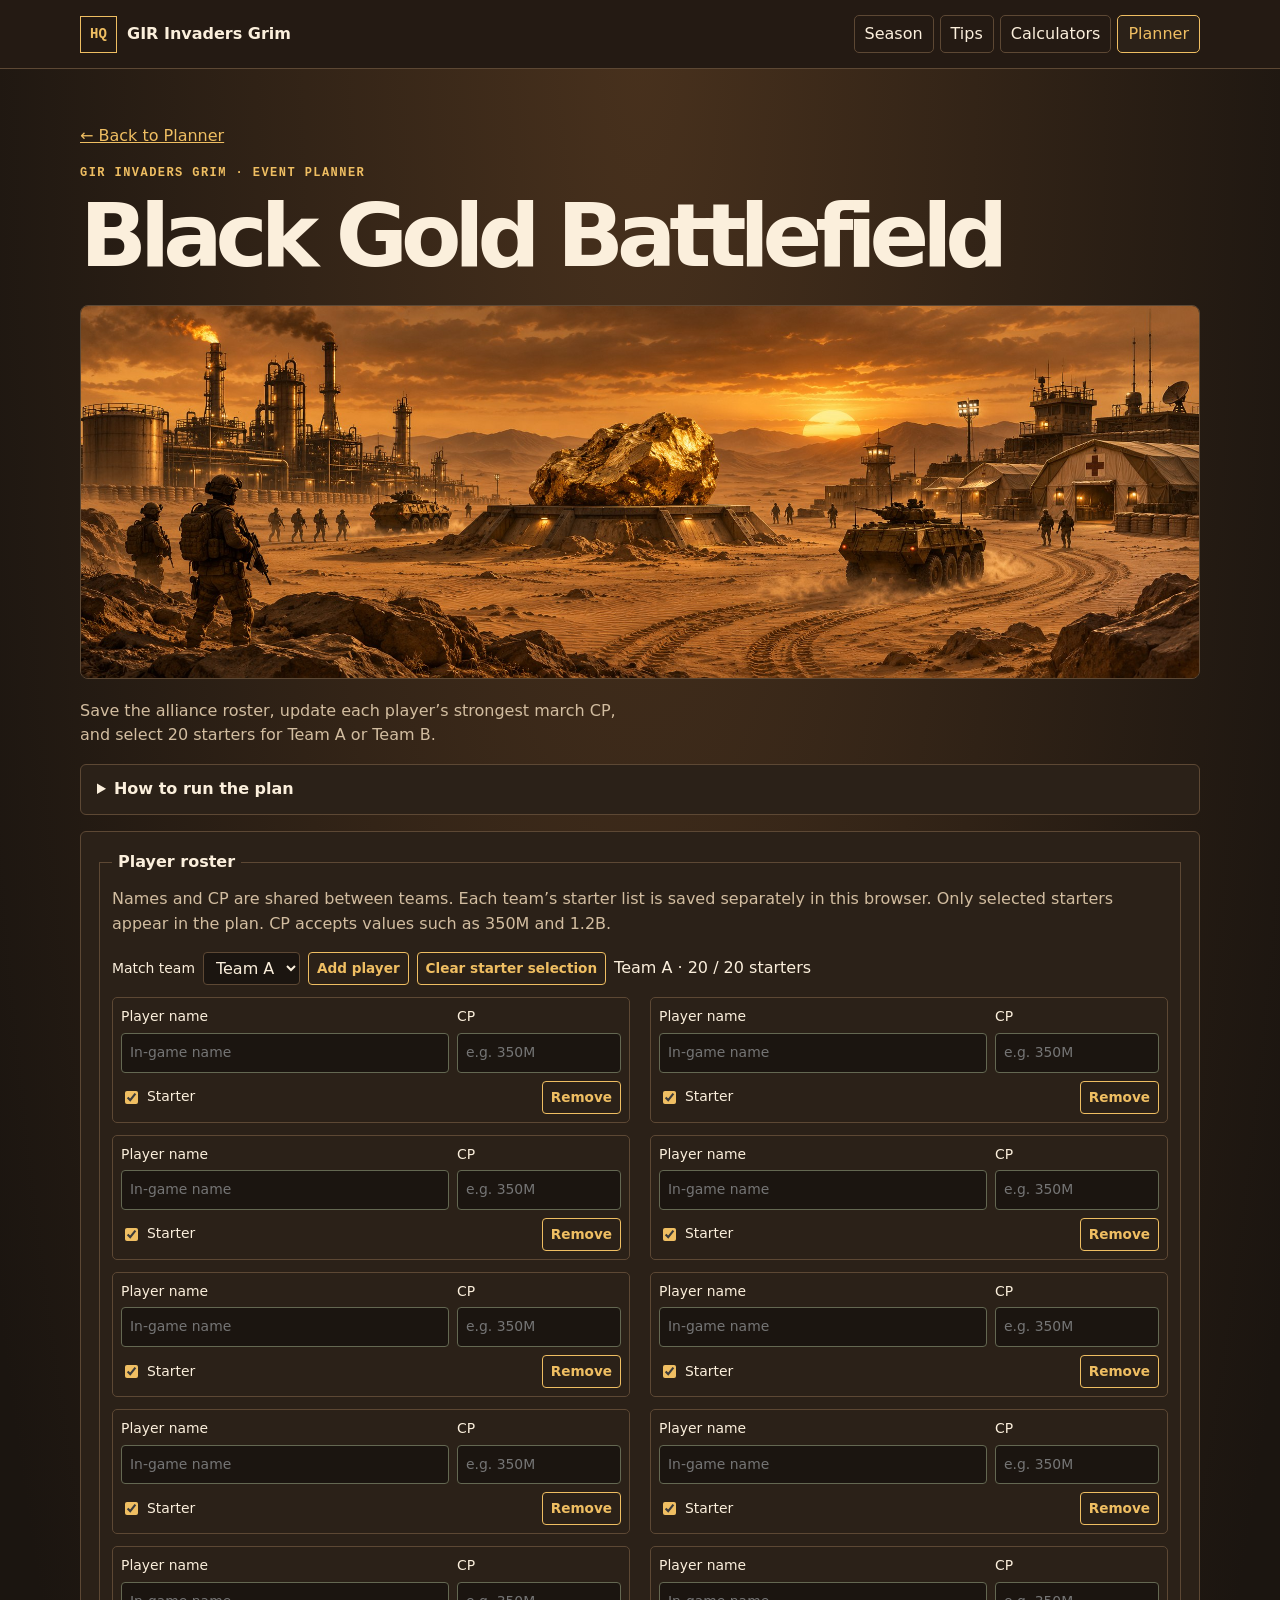
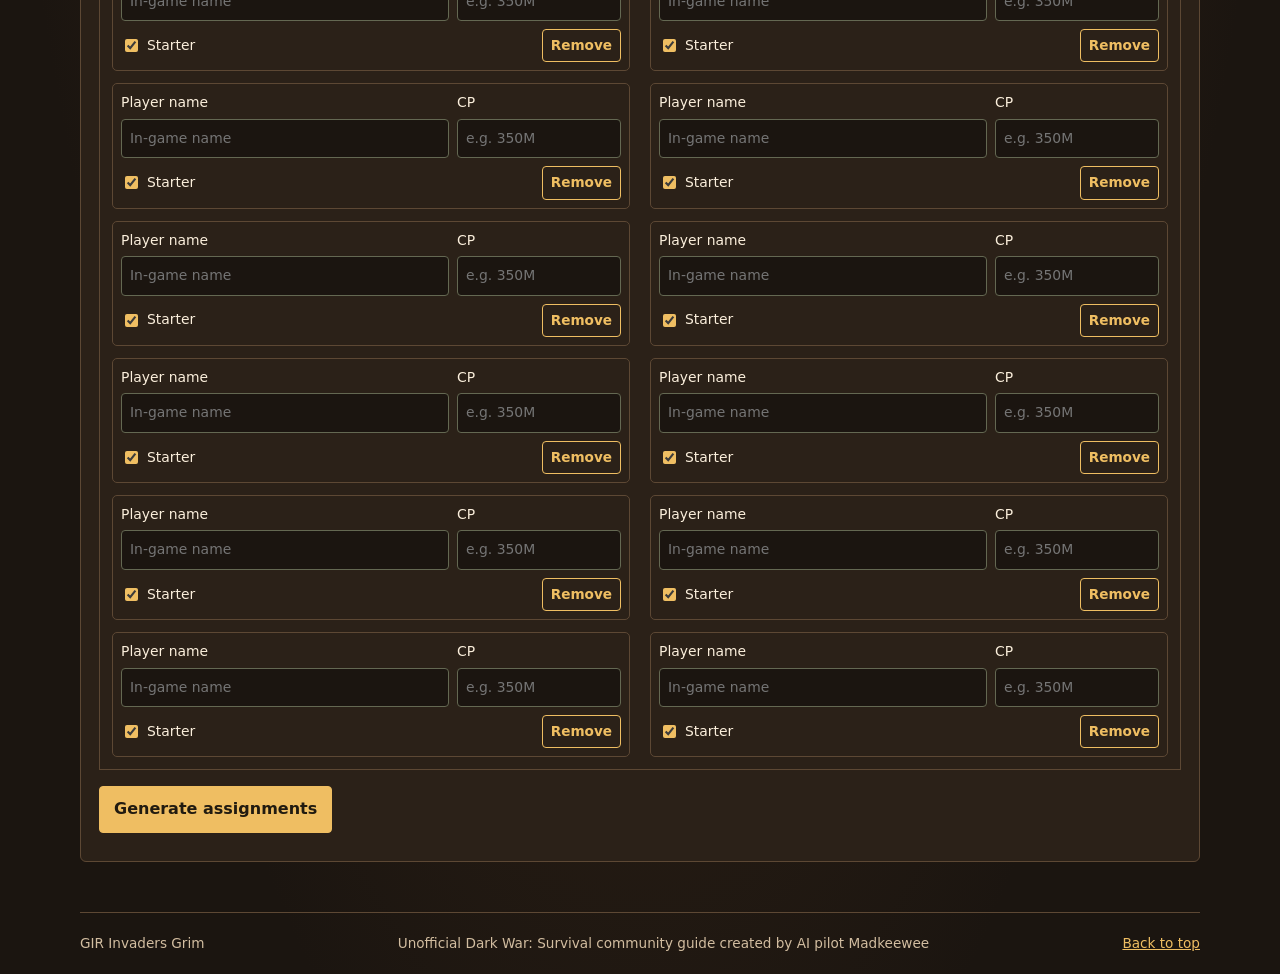
==== bgb.html @ df43aab7 "Publish GIR Invaders Grim dashboard" ====
<!doctype html>
<html lang="en">
<head>
  <meta charset="utf-8">
  <meta name="viewport" content="width=device-width, initial-scale=1">
  <meta name="description" content="Assign the GIR roster for Dark War: Survival Black Gold Battlefield.">
  <title>Black Gold Battlefield | GIR Invaders Grim</title>
  <link rel="stylesheet" href="./style.css?v=wide-siege">
  <link rel="stylesheet" href="./bgb.css?v=saved-roster">
  <script src="./planner.js?v=saved-roster" defer></script>
</head>
<body class="bgb-page">
  <a class="skip" href="#main">Skip to content</a>
  <header class="top"><div class="wrap bar">
    <a class="brand" href="./index.html"><span class="mark" aria-hidden="true">HQ</span><span data-brand>GIR Invaders Grim</span></a>
    <nav aria-label="Main"><a href="./season.html">Season</a><a href="./tips.html">Tips</a><a href="./calculators.html">Calculators</a><a href="./planner.html" aria-current="location">Planner</a></nav>
  </div></header>
  <main id="main" class="wrap">
    <section class="section">
      <noscript>Enable JavaScript to use the planner.</noscript>
      <div id="bgb" class="bgb">
        <p><a href="./planner.html">← Back to Planner</a></p>
        <p class="eyebrow">GIR Invaders Grim · Event planner</p>
        <h1 class="page-title">Black Gold Battlefield</h1>
        <figure class="page-art bgb-banner"><img src="./black-gold-art.jpg" alt="A rounded gold alloy nugget on a desert battlefield near refinery, military and hospital facilities."></figure>
        <p class="section-intro">Save the alliance roster, update each player’s strongest march CP, and select 20 starters for Team A or Team B.</p>
        <details class="bgb-guide">
          <summary>How to run the plan</summary>
          <p>This map assumes a lower-left start. R1–R6 cover the six Oil Refineries. The Hospital and Military pairs stage near their objectives and wait for them to open.</p>
          <p>Floaters reinforce as called, then stage near the Rare Earth Factory before each alloy spawn. Floater 1 is the primary carrier, Floater 2 is backup, and Floaters 3 and 4 protect the active carrier back to HQ.</p>
          <p>CP is the generator’s only input for strength. The caller can adjust for march speed, survivability and attendance before sharing. <a href="https://rdrzteam.com/black-gold-battlefield/">RDRZ strategy guide</a> · <a href="https://z-war.icu/posts/black-gold-battlefield-team-planner/">Z-War team guide</a> · <a href="https://www.packsify.com/blogs/dark-war-survival-black-gold-battlefield">Packsify guide</a></p>
        </details>
        <form id="roster" novalidate>
          <fieldset>
            <legend>Player roster</legend>
            <p>Names and CP are shared between teams. Each team’s starter list is saved separately in this browser. Only selected starters appear in the plan. CP accepts values such as 350M and 1.2B.</p>
            <div class="roster-actions">
              <label for="bgb-team">Match team</label>
              <select id="bgb-team"><option value="A">Team A</option><option value="B">Team B</option></select>
              <button type="button" id="add-player">Add player</button>
              <button type="button" id="clear-starters">Clear starter selection</button>
              <span id="starter-count" aria-live="polite"></span>
            </div>
            <p id="roster-storage-status" role="status"></p>
            <div id="players" class="roster-grid"></div>
          </fieldset>
          <button type="submit">Generate assignments</button>
          <p id="planner-status" role="status"></p>
        </form>
        <section id="plan" hidden aria-labelledby="plan-title">
          <h2 id="plan-title">Assignments</h2>
          <figure class="bgb-map">
<svg class="battlefield" viewBox="0 0 560 535" role="img" aria-labelledby="bgb-field-title">
      <title id="bgb-field-title">Six numbered oil refineries, lower-side hospital and military standby markers, and floater staging beside the central Rare Earth Factory.</title>
      <image href="./bgb-battlefield.jpg" width="560" height="535" preserveAspectRatio="none"/>
      <g fill="#211a13" font-family="system-ui,sans-serif" font-size="16" font-weight="800">
        <g transform="translate(196 153)"><title>Oil Refinery 1</title><rect x="-18" y="-13" width="36" height="26" rx="5" fill="#ffb473" stroke="#221b15" stroke-width="2"/><text text-anchor="middle" y="6">R1</text></g>
        <g transform="translate(451 153)"><title>Oil Refinery 2</title><rect x="-18" y="-13" width="36" height="26" rx="5" fill="#f79b72" stroke="#221b15" stroke-width="2"/><text text-anchor="middle" y="6">R2</text></g>
        <g transform="translate(111 290)"><title>Oil Refinery 3</title><rect x="-18" y="-13" width="36" height="26" rx="5" fill="#e9cd70" stroke="#221b15" stroke-width="2"/><text text-anchor="middle" y="6">R3</text></g>
        <g transform="translate(455 290)"><title>Oil Refinery 4</title><rect x="-18" y="-13" width="36" height="26" rx="5" fill="#c9da78" stroke="#221b15" stroke-width="2"/><text text-anchor="middle" y="6">R4</text></g>
        <g transform="translate(196 412)"><title>Oil Refinery 5</title><rect x="-18" y="-13" width="36" height="26" rx="5" fill="#e3ace8" stroke="#221b15" stroke-width="2"/><text text-anchor="middle" y="6">R5</text></g>
        <g transform="translate(451 412)"><title>Oil Refinery 6</title><rect x="-18" y="-13" width="36" height="26" rx="5" fill="#f39cb4" stroke="#221b15" stroke-width="2"/><text text-anchor="middle" y="6">R6</text></g>
        <g transform="translate(321 492)"><title>Hospital standby</title><rect x="-18" y="-13" width="36" height="26" rx="5" fill="#a8df9c" stroke="#221b15" stroke-width="2"/><text text-anchor="middle" y="6">H</text></g>
        <g transform="translate(475 517)"><title>Military standby</title><rect x="-18" y="-13" width="36" height="26" rx="5" fill="#ff9991" stroke="#221b15" stroke-width="2"/><text text-anchor="middle" y="6">M</text></g>
        <g transform="translate(345 274)"><title>Floaters 1–4</title><rect x="-18" y="-13" width="36" height="26" rx="5" fill="#a3d6ff" stroke="#221b15" stroke-width="2"/><text text-anchor="middle" y="6">F</text></g>
      </g>
      <g fill="#f8f3e5" stroke="#33271b" stroke-width="3" paint-order="stroke" font-family="system-ui,sans-serif" font-size="15" font-weight="750">
        <text x="209" y="337">Rare Earth Factory</text>
        <text x="23" y="70">Military</text><text x="245" y="109">Hospital</text>
        <text x="18" y="493">GIR HQ</text><text x="427" y="78">Opposing HQ</text>
      </g>
    </svg>
<figcaption>Lower-left start. Match each marker to its roster below. Pins show approximate staging areas.</figcaption>
</figure>
          <div id="squads" class="tips"></div>
          <label class="share-plan">Alliance chat message
            <textarea id="plan-text" readonly rows="9"></textarea>
          </label>
          <button type="button" id="copy-plan">Copy plan</button>
          <p id="copy-status" role="status"></p>
        </section>
      </div>
    </section>
  </main>
  <footer class="wrap footer"><span data-brand>GIR Invaders Grim</span><span>Unofficial Dark War: Survival community guide created by AI pilot Madkeewee</span><a href="#main">Back to top</a></footer>
</body>
</html>
---- style.css ----
:root{color-scheme:dark;--bg:#171811;--panel:#22241a;--line:#3f4231;--text:#f3f1e4;--muted:#c0c1af;--accent:#e4c578}
*{box-sizing:border-box}
html{scroll-padding-top:90px}
body{margin:0;background:var(--bg);color:var(--text);font:16px/1.55 "Inter",system-ui,sans-serif}
@media(min-width:1050px) and (min-aspect-ratio:6/5){
  body{--frame-width:clamp(760px,66vw,1800px);isolation:isolate}
  body .wrap{width:var(--frame-width)}
}
a{color:var(--accent)}
a:focus-visible,button:focus-visible,input:focus-visible,textarea:focus-visible,summary:focus-visible{outline:2px solid var(--accent);outline-offset:4px}
.wrap{width:min(1120px,calc(100% - 40px));margin:auto}
.skip{position:absolute;left:12px;top:-80px;z-index:3;background:var(--bg);padding:12px}.skip:focus{top:12px}
.top{border-bottom:1px solid var(--line);position:sticky;top:0;z-index:2;background:#171811}
.bar,.brand,nav,.actions,.footer{display:flex;align-items:center;gap:18px}
.bar{min-height:68px;justify-content:space-between}
.bar a{text-decoration:none;color:var(--text)}
nav a:hover{color:var(--accent)}
nav a[aria-current=page]{color:var(--accent);text-decoration:underline;text-underline-offset:6px}
.bar nav{gap:6px}
.bar nav a{padding:6px 10px;border:1px solid var(--line);border-radius:5px;white-space:nowrap}
.bar nav a:hover,.bar nav a[aria-current]{color:var(--accent);border-color:var(--accent);background:var(--panel);text-decoration:none}
.brand{font-weight:800;gap:10px}
.mark{display:grid;place-items:center;width:37px;height:37px;border:1px solid var(--accent);color:var(--accent);font:700 14px/1 "IBM Plex Mono",monospace}
.hero{display:grid;grid-template-columns:1fr 1fr;gap:44px;align-items:center;padding:64px 0 40px}
.eyebrow,.timeline article>span,.caption,.map>span{font:700 .75rem/1.35 "IBM Plex Mono",monospace;letter-spacing:.12em;text-transform:uppercase;color:var(--accent)}
h1,h2,h3,p{margin-top:0}
h1{font-size:clamp(4.3rem,9vw,8rem);line-height:.82;letter-spacing:-.08em;margin-bottom:26px}
h1 em{color:var(--accent);font-style:normal}
h2{font-size:clamp(2rem,5vw,3.6rem);letter-spacing:-.055em;line-height:1.04;margin-bottom:22px}
h3{line-height:1.2;margin-bottom:10px}
.intro,.section-intro{max-width:55ch;color:var(--muted)}
.actions{flex-wrap:wrap;gap:10px}
.button,button{display:inline-block;border:1px solid var(--accent);padding:10px 14px;border-radius:4px;background:var(--accent);color:#211b10;text-decoration:none;font:inherit;font-weight:750;cursor:pointer}
.secondary{background:transparent;color:var(--accent)}
.button:hover,button:hover{filter:brightness(1.12)}
.hero-art,.page-art{margin:0;overflow:hidden;border:1px solid var(--line);border-radius:8px;background:var(--panel)}
.hero-art img,.page-art img{display:block;width:100%;height:100%;object-fit:cover}
.hero-art{aspect-ratio:4/3}
.page-art{height:clamp(170px,27vw,310px);margin:0 0 20px}
.page-title{font-size:clamp(2.8rem,7vw,5.5rem);line-height:.98}
.briefing-grid{display:grid;grid-template-columns:minmax(0,1.65fr) minmax(260px,1fr);align-items:center;gap:14px;margin-top:14px}
.briefing-grid .briefing{margin-top:0}
.map{min-height:340px;position:relative;overflow:hidden;border:1px solid #555940;border-radius:8px;background:radial-gradient(ellipse at center,#4d4f30,transparent 62%),repeating-linear-gradient(0deg,transparent 0 25px,#a9ad7027 26px 27px),repeating-linear-gradient(90deg,transparent 0 25px,#a9ad7027 26px 27px),#25291c}
.map .ring,.map>span{position:absolute}
.ring,.core{top:50%;left:50%;transform:translate(-50%,-50%)}
.ring{width:50%;aspect-ratio:1;border:1px dashed #c9c38188;border-radius:50%}
.ring.inner{width:34%;border-style:solid}
.map .core{text-align:center;background:var(--accent);color:#211b10;padding:13px;border-radius:50%;aspect-ratio:1;display:grid;place-content:center}
.north,.south{left:50%;transform:translateX(-50%)}.north{top:10%}.south{bottom:10%}
.west,.east{top:48%}.west{left:7%}.east{right:7%}
.map .caption{bottom:10px;right:12px;color:var(--muted);font-size:.65rem}
.notice{display:flex;gap:14px;align-items:baseline;border:1px solid #6d6038;background:#2c281a;padding:13px 16px;border-radius:5px;color:var(--muted)}
.notice strong{color:var(--accent);flex-shrink:0}
.section{padding:55px 0 0}
.timeline,.tips,.tools,.directory{display:grid;gap:12px}
.timeline{grid-template-columns:repeat(4,1fr)}
.tips,.directory{grid-template-columns:repeat(3,1fr)}
.tools{grid-template-columns:repeat(2,1fr)}
article,.briefing,form,.directory a{padding:18px;background:var(--panel);border:1px solid var(--line);border-radius:6px}
article p,details p,form p,.directory small{color:var(--muted)}
article p,details p:last-child{margin-bottom:0}
.timeline article h3{margin-top:12px}
.briefing{margin-top:14px;padding:4px 18px}
details{padding:12px 0}
details+details{border-top:1px solid var(--line)}
summary{cursor:pointer;font-weight:750}
details p{max-width:80ch;margin-top:9px}
.source,.footer{font-size:.85rem;color:var(--muted)}
.source{margin-top:10px}
form{min-width:0}
.fields{display:grid;grid-template-columns:1fr 1fr;gap:10px;margin-bottom:12px}
label{display:grid;gap:5px;font-size:.87rem;align-content:start}
label.wide{grid-column:1/-1}
input,textarea{width:100%;min-width:0;padding:8px;border:1px solid #646852;border-radius:4px;background:var(--bg);color:var(--text);font:inherit}
textarea{resize:vertical}
output{display:block;min-height:1.5em;margin-top:12px;white-space:pre-line;color:var(--accent);overflow-wrap:anywhere}
.external{margin-top:28px}
.directory a{display:grid;gap:3px;text-decoration:none;font-weight:700}
.directory a:hover{border-color:var(--accent)}
.directory small{font-weight:400}
.footer{justify-content:space-between;flex-wrap:wrap;border-top:1px solid var(--line);margin-top:50px;padding:20px 0}
nav{flex-wrap:wrap}
.bgb{margin-top:30px}
.bgb-guide{margin-bottom:16px}
.bgb fieldset{min-width:0;border:1px solid var(--line);margin:0 0 16px;padding:12px}
.bgb legend{padding:0 6px;font-weight:750}
.roster-grid{display:grid;grid-template-columns:repeat(2,minmax(0,1fr));gap:12px 20px}
.roster-row{display:grid;grid-template-columns:2fr minmax(76px,1fr);gap:8px}
.bgb [role=status]{margin:10px 0 0;color:var(--accent)}
.bgb #plan{margin-top:30px}
.bgb #squads ul{padding-left:20px;overflow-wrap:anywhere}
.bgb-map{max-width:650px;margin:0 auto 18px}
.bgb-map svg{display:block;width:100%;height:auto;border:1px solid var(--line);border-radius:8px}
.bgb-map figcaption{margin-top:7px;color:var(--muted)}
.bgb #squads article{border-top:3px solid var(--assignment-color)}
.bgb-marker{display:inline-block;margin-right:7px;padding:3px 6px;border-radius:4px;background:var(--assignment-color);color:#211a13;font-size:.8rem}
.bgb-carrier{color:var(--accent)}
.share-plan{margin:16px 0 10px}
.home-welcome{padding:32px 0 10px}
.language-picker{display:flex;flex-wrap:wrap;align-items:center;gap:9px;margin:0 0 34px}
.language-picker label{display:flex;align-items:center;gap:7px;font-weight:750;color:var(--accent)}
.language-picker select{min-height:42px;padding:7px 12px;border:1px solid var(--accent);border-radius:5px;background:var(--panel);color:var(--text);font:inherit}
.home-links{display:grid;grid-template-columns:repeat(4,minmax(0,1fr));gap:12px;margin-top:25px}
.home-links a{display:grid;gap:5px;align-content:start;background:var(--panel);border:1px solid var(--line);border-radius:6px;padding:16px;text-decoration:none;overflow-wrap:anywhere}
.home-links a:hover{border-color:var(--accent)}
.home-links span{color:var(--muted);font-size:.9rem}
.notice + .timeline{margin-top:16px}
.alliance-banner{position:relative;isolation:isolate;display:grid;align-items:end;min-height:clamp(315px,44vw,540px);overflow:hidden;border-radius:10px;border:1px solid #79618a;background:#2d2342}
.alliance-banner img{position:absolute;inset:0;width:100%;height:100%;object-fit:cover;object-position:center 45%;z-index:-2}
.alliance-banner::before{content:"";position:absolute;inset:0;background:linear-gradient(0deg,#120c1ce8 5%,#19102158 65%,transparent);z-index:-1}
.alliance-banner-copy{padding:clamp(18px,5vw,55px);color:#fff9eb;max-width:850px}
.alliance-banner-copy .page-title{margin-bottom:14px}
.alliance-motto{margin:0;font-size:clamp(1.04rem,2.2vw,1.55rem);font-weight:650}
@media(min-width:1050px){
  .alliance-banner{min-height:0;aspect-ratio:12/5;align-items:center}
  .alliance-banner::before{background:linear-gradient(90deg,#120c1c9e,transparent 72%)}
  .alliance-banner-copy{max-width:76%}
  .alliance-banner-copy .page-title{font-size:clamp(2.9rem,4.2vw,6rem)}
  [dir=rtl] .alliance-banner::before{background:linear-gradient(270deg,#120c1ce0,transparent 78%)}
}
@media(max-width:600px){.alliance-banner img{object-position:68% center}}
.alliance-details{display:grid;gap:14px;margin-top:28px}
.alliance-panel{border:1px solid var(--line);background:var(--panel);border-radius:8px;padding:clamp(15px,3vw,24px)}
.alliance-panel h2{font-size:clamp(1.6rem,4vw,2.4rem)}
.alliance-panel dl{display:grid;grid-template-columns:repeat(auto-fit,minmax(190px,1fr));gap:14px;margin:0}
.alliance-panel dt,.alliance-leader span:not(.alliance-portrait){color:var(--accent);font-weight:700}
.alliance-panel dd{margin:4px 0 0;overflow-wrap:anywhere}
.diplomacy h2{text-align:center;margin-bottom:18px}
.diplomacy dl{max-width:960px;margin-inline:auto;grid-template-columns:minmax(0,1fr) minmax(0,2fr);gap:12px}
.diplomacy dl>div{padding:14px;border:1px solid var(--line);border-top:2px solid #9c824e;border-radius:6px;background:var(--bg);text-align:center}
.diplomacy dd{margin-top:8px;color:var(--muted)}
.diplomacy-tags{display:flex;flex-wrap:wrap;align-items:center;justify-content:center;gap:6px}
.diplomacy-tags bdi{border-radius:4px;background:#3b3222;color:var(--accent);padding:1px 6px;font-weight:700}
@media(max-width:620px){.diplomacy dl{grid-template-columns:1fr}}
.alliance-leader{display:grid;justify-items:center;gap:12px;margin:6px 0 28px;text-align:center}
.alliance-leader strong{display:block;font-size:1.35rem}
.alliance-portrait{display:inline-block;width:72px;height:72px;border-radius:8px;background:#493a51 linear-gradient(145deg,#4a3c61,#20182e)}
.alliance-leader .alliance-portrait{width:136px;height:136px}
.alliance-panel #leadership-title,.alliance-panel h3[data-copy="r4"]{text-align:center}
.council{margin:0;padding:0;display:flex;flex-wrap:wrap;justify-content:center;gap:18px 12px;list-style:none}
.council li{flex:0 0 calc((100% - 60px)/6);display:flex;flex-direction:column;gap:7px;align-items:center;overflow-wrap:anywhere;min-width:0;text-align:center}
.season-index{display:flex;gap:8px 14px;flex-wrap:wrap;margin:20px 0 0;padding:12px 0;border-block:1px solid var(--line)}
.season-index a{text-underline-offset:3px}
.season-chapter{margin:0;padding:36px 0 24px;border-bottom:1px solid var(--line)}
.season-chapter h2{max-width:28ch}
.season-columns{display:grid;grid-template-columns:repeat(2,minmax(0,1fr));gap:clamp(16px,4vw,42px);align-items:start}
.season-columns h3:not(:first-child){margin-top:18px}
.season-chapter li{margin-bottom:8px}
.guide-art{margin:0 0 22px}
.guide-art img{display:block;width:100%;height:clamp(180px,29vw,340px);object-fit:cover;border-radius:8px;border:1px solid var(--line)}
.guide-art figcaption{color:var(--muted);font-size:.85rem;margin-top:5px}
@media(max-width:700px){.season-columns{grid-template-columns:1fr}.council li{flex-basis:calc((100% - 36px)/4)}}
@media(max-width:440px){.council li{flex-basis:calc((100% - 24px)/3)}}
@media(max-width:760px){.home-links{grid-template-columns:repeat(2,minmax(0,1fr))}}
@media(max-width:420px){.home-links{grid-template-columns:1fr}}
@media(max-width:620px){.roster-grid{grid-template-columns:1fr}}
@media(max-width:800px){.hero{gap:20px}.map{min-height:280px}.timeline,.tips,.directory{grid-template-columns:repeat(2,1fr)}}
@media(max-width:560px){.wrap{width:calc(100% - 28px)}.bar{flex-wrap:wrap;gap:5px;padding:8px 0}.hero,.tools,.timeline,.tips,.directory{grid-template-columns:1fr}.hero{padding-top:35px}.map{min-height:245px}.ring{max-width:190px}.ring.inner{max-width:130px}.notice{display:block}.notice strong{display:block}.section{padding-top:36px}}
@media(max-width:700px){.briefing-grid{grid-template-columns:1fr}.hero-art{aspect-ratio:3/2}}
---- bgb.css ----
.bgb-page{--bg:#1b1510;--panel:#2b2118;--line:#5d4834;--text:#fbefdc;--muted:#d2bda0;--accent:#efbe62;background:radial-gradient(ellipse at top,#48311d 0,transparent 45rem),var(--bg)}
.bgb-page .top{background:#241a13}
.bgb-page .wrap{width:min(1120px,calc(100% - 32px))}
.bgb-page #bgb{margin-top:0}
.bgb-page .bgb-banner{height:auto;aspect-ratio:3/1}
.bgb-page .bgb-guide{padding:12px 16px;border:1px solid var(--line);border-radius:6px;background:var(--panel)}
.roster-actions{display:flex;flex-wrap:wrap;align-items:center;gap:8px;margin-bottom:12px}
.roster-actions select{padding:5px 8px;border:1px solid var(--line);border-radius:4px;background:var(--bg);color:var(--text);font:inherit}
.roster-actions button,.roster-controls button{background:transparent;color:var(--accent);font-size:.85rem;padding:5px 8px}
.roster-row{border:1px solid var(--line);border-radius:5px;padding:8px}
.roster-controls{grid-column:1/-1;display:flex;align-items:center;justify-content:space-between;gap:8px}
.roster-controls label{display:flex;align-items:center;gap:6px}
.roster-controls input{width:auto;accent-color:var(--accent)}
.bgb #roster-storage-status:empty{display:none}
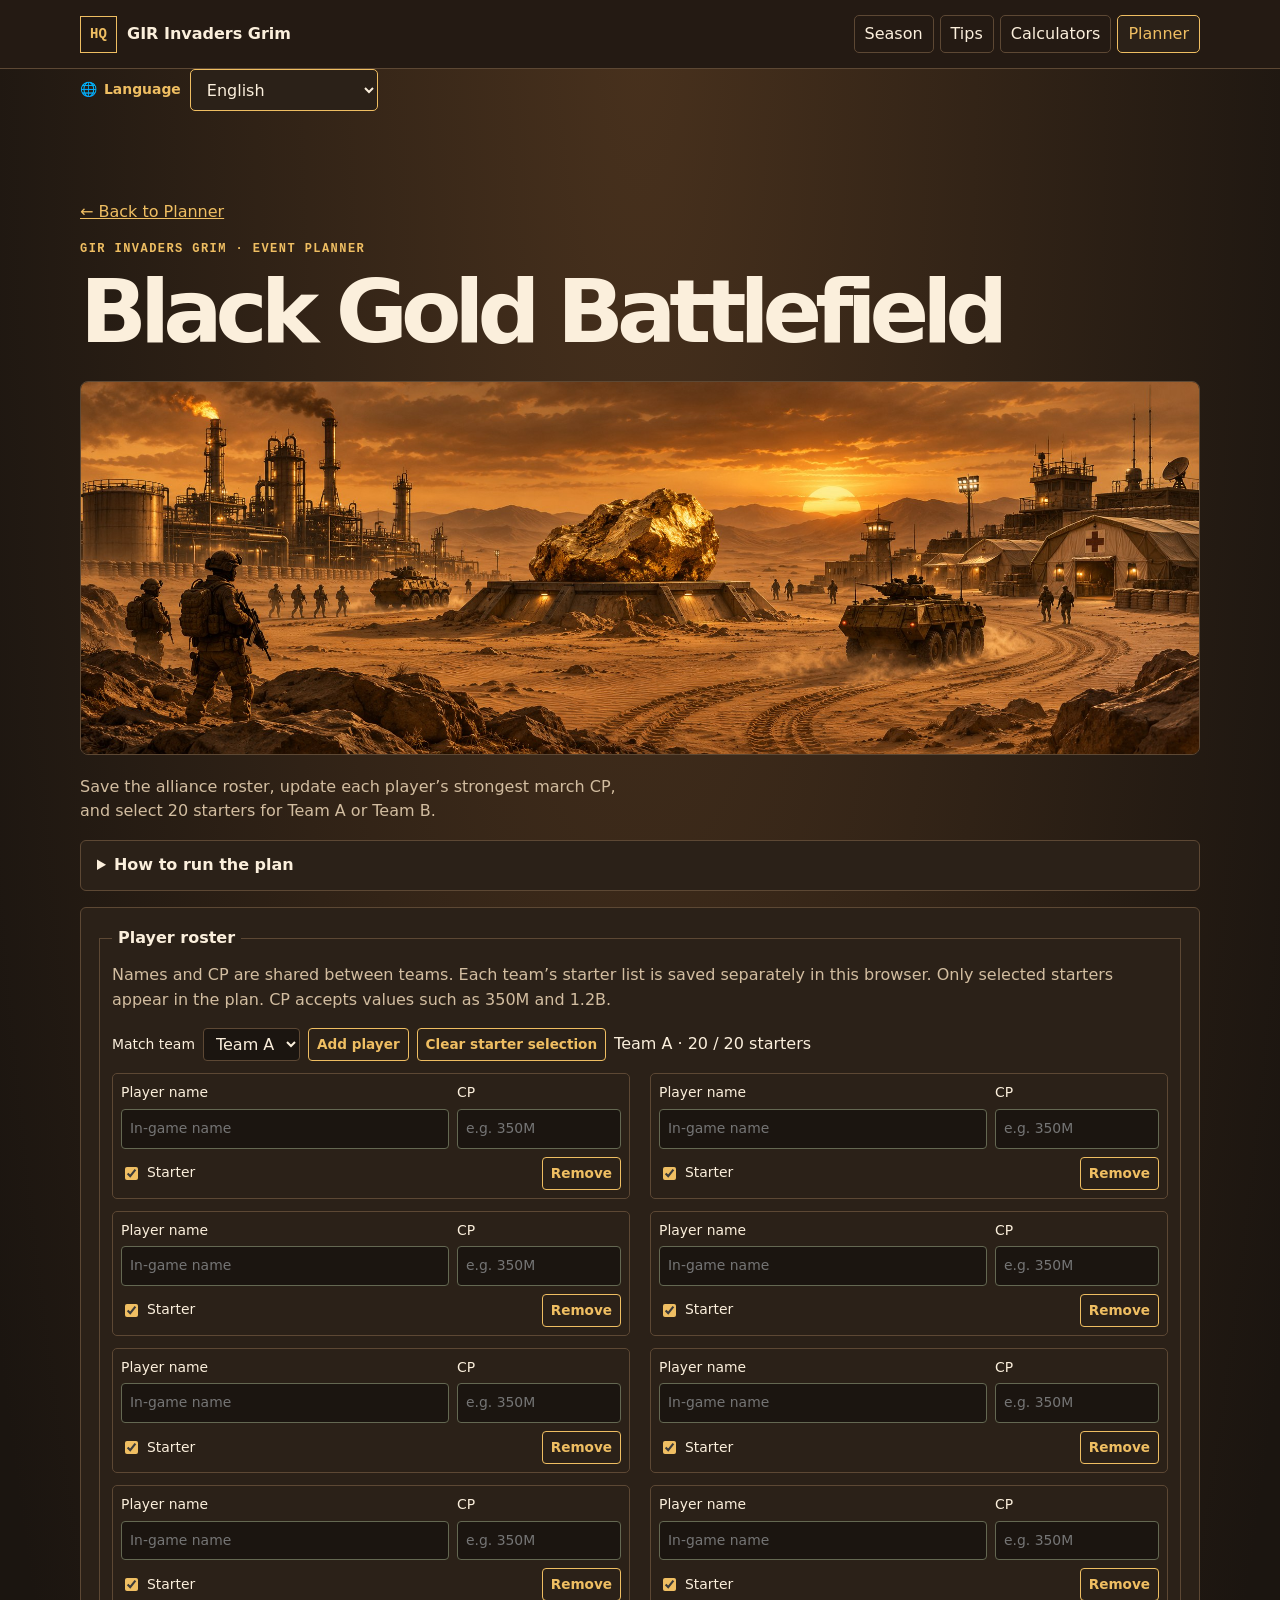
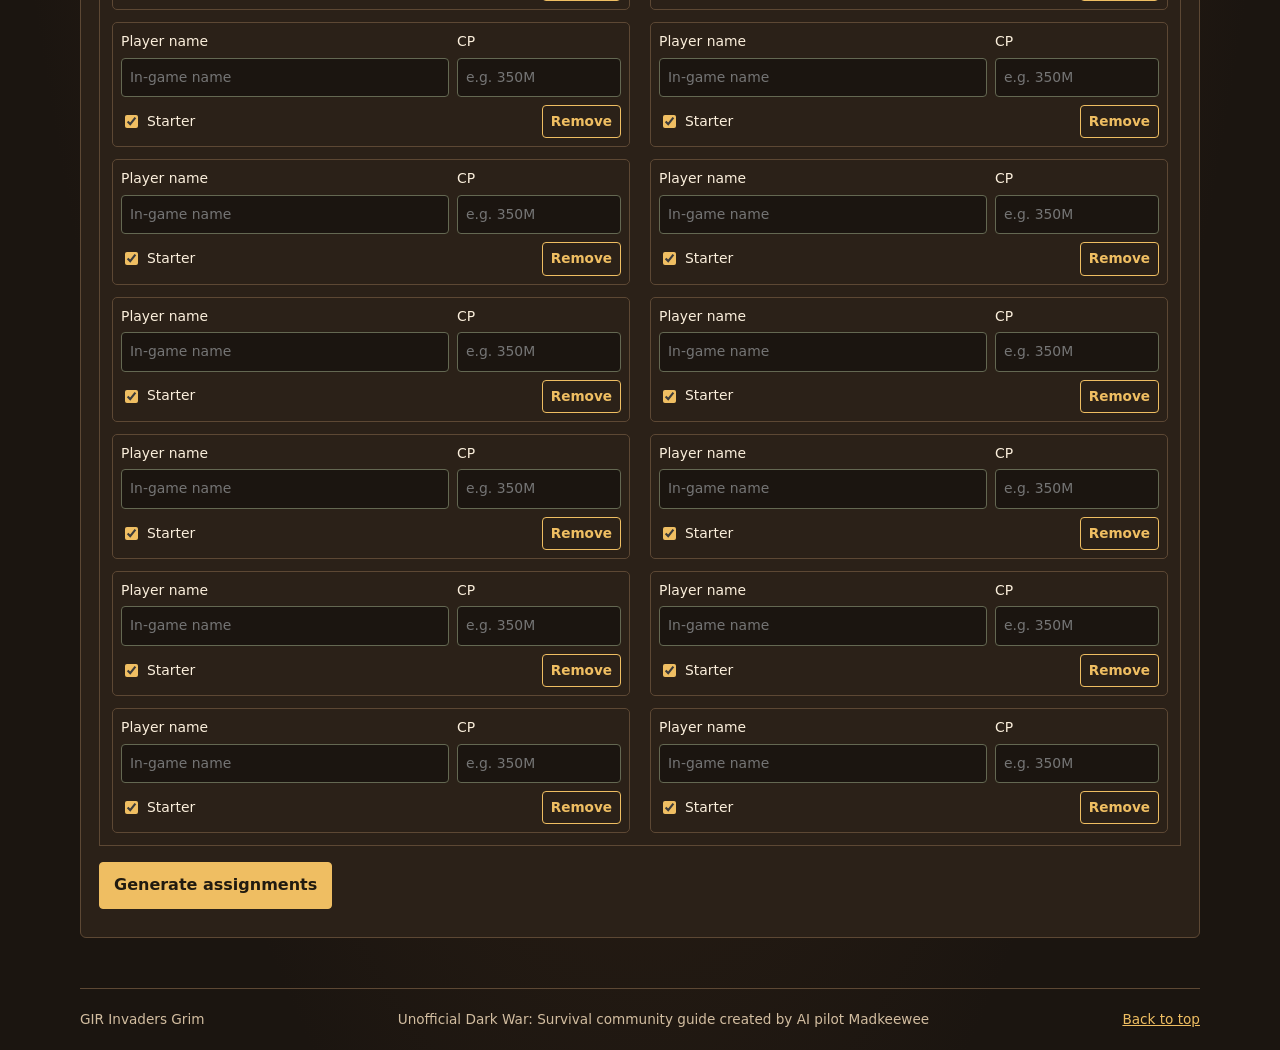
==== commit bcc3e9f9: "Enable persistent language switching across GIR" ====
--- a/bgb.html
+++ b/bgb.html
@@ -1,88 +1,109 @@
-<!doctype html>
-<html lang="en">
-<head>
-  <meta charset="utf-8">
-  <meta name="viewport" content="width=device-width, initial-scale=1">
-  <meta name="description" content="Assign the GIR roster for Dark War: Survival Black Gold Battlefield.">
-  <title>Black Gold Battlefield | GIR Invaders Grim</title>
-  <link rel="stylesheet" href="./style.css?v=wide-siege">
-  <link rel="stylesheet" href="./bgb.css?v=saved-roster">
-  <script src="./planner.js?v=saved-roster" defer></script>
-</head>
-<body class="bgb-page">
-  <a class="skip" href="#main">Skip to content</a>
-  <header class="top"><div class="wrap bar">
-    <a class="brand" href="./index.html"><span class="mark" aria-hidden="true">HQ</span><span data-brand>GIR Invaders Grim</span></a>
-    <nav aria-label="Main"><a href="./season.html">Season</a><a href="./tips.html">Tips</a><a href="./calculators.html">Calculators</a><a href="./planner.html" aria-current="location">Planner</a></nav>
-  </div></header>
-  <main id="main" class="wrap">
-    <section class="section">
-      <noscript>Enable JavaScript to use the planner.</noscript>
-      <div id="bgb" class="bgb">
-        <p><a href="./planner.html">← Back to Planner</a></p>
-        <p class="eyebrow">GIR Invaders Grim · Event planner</p>
-        <h1 class="page-title">Black Gold Battlefield</h1>
-        <figure class="page-art bgb-banner"><img src="./black-gold-art.jpg" alt="A rounded gold alloy nugget on a desert battlefield near refinery, military and hospital facilities."></figure>
-        <p class="section-intro">Save the alliance roster, update each player’s strongest march CP, and select 20 starters for Team A or Team B.</p>
-        <details class="bgb-guide">
-          <summary>How to run the plan</summary>
-          <p>This map assumes a lower-left start. R1–R6 cover the six Oil Refineries. The Hospital and Military pairs stage near their objectives and wait for them to open.</p>
-          <p>Floaters reinforce as called, then stage near the Rare Earth Factory before each alloy spawn. Floater 1 is the primary carrier, Floater 2 is backup, and Floaters 3 and 4 protect the active carrier back to HQ.</p>
-          <p>CP is the generator’s only input for strength. The caller can adjust for march speed, survivability and attendance before sharing. <a href="https://rdrzteam.com/black-gold-battlefield/">RDRZ strategy guide</a> · <a href="https://z-war.icu/posts/black-gold-battlefield-team-planner/">Z-War team guide</a> · <a href="https://www.packsify.com/blogs/dark-war-survival-black-gold-battlefield">Packsify guide</a></p>
-        </details>
-        <form id="roster" novalidate>
-          <fieldset>
-            <legend>Player roster</legend>
-            <p>Names and CP are shared between teams. Each team’s starter list is saved separately in this browser. Only selected starters appear in the plan. CP accepts values such as 350M and 1.2B.</p>
-            <div class="roster-actions">
-              <label for="bgb-team">Match team</label>
-              <select id="bgb-team"><option value="A">Team A</option><option value="B">Team B</option></select>
-              <button type="button" id="add-player">Add player</button>
-              <button type="button" id="clear-starters">Clear starter selection</button>
-              <span id="starter-count" aria-live="polite"></span>
-            </div>
-            <p id="roster-storage-status" role="status"></p>
-            <div id="players" class="roster-grid"></div>
-          </fieldset>
-          <button type="submit">Generate assignments</button>
-          <p id="planner-status" role="status"></p>
-        </form>
-        <section id="plan" hidden aria-labelledby="plan-title">
-          <h2 id="plan-title">Assignments</h2>
-          <figure class="bgb-map">
-<svg class="battlefield" viewBox="0 0 560 535" role="img" aria-labelledby="bgb-field-title">
-      <title id="bgb-field-title">Six numbered oil refineries, lower-side hospital and military standby markers, and floater staging beside the central Rare Earth Factory.</title>
-      <image href="./bgb-battlefield.jpg" width="560" height="535" preserveAspectRatio="none"/>
-      <g fill="#211a13" font-family="system-ui,sans-serif" font-size="16" font-weight="800">
-        <g transform="translate(196 153)"><title>Oil Refinery 1</title><rect x="-18" y="-13" width="36" height="26" rx="5" fill="#ffb473" stroke="#221b15" stroke-width="2"/><text text-anchor="middle" y="6">R1</text></g>
-        <g transform="translate(451 153)"><title>Oil Refinery 2</title><rect x="-18" y="-13" width="36" height="26" rx="5" fill="#f79b72" stroke="#221b15" stroke-width="2"/><text text-anchor="middle" y="6">R2</text></g>
-        <g transform="translate(111 290)"><title>Oil Refinery 3</title><rect x="-18" y="-13" width="36" height="26" rx="5" fill="#e9cd70" stroke="#221b15" stroke-width="2"/><text text-anchor="middle" y="6">R3</text></g>
-        <g transform="translate(455 290)"><title>Oil Refinery 4</title><rect x="-18" y="-13" width="36" height="26" rx="5" fill="#c9da78" stroke="#221b15" stroke-width="2"/><text text-anchor="middle" y="6">R4</text></g>
-        <g transform="translate(196 412)"><title>Oil Refinery 5</title><rect x="-18" y="-13" width="36" height="26" rx="5" fill="#e3ace8" stroke="#221b15" stroke-width="2"/><text text-anchor="middle" y="6">R5</text></g>
-        <g transform="translate(451 412)"><title>Oil Refinery 6</title><rect x="-18" y="-13" width="36" height="26" rx="5" fill="#f39cb4" stroke="#221b15" stroke-width="2"/><text text-anchor="middle" y="6">R6</text></g>
-        <g transform="translate(321 492)"><title>Hospital standby</title><rect x="-18" y="-13" width="36" height="26" rx="5" fill="#a8df9c" stroke="#221b15" stroke-width="2"/><text text-anchor="middle" y="6">H</text></g>
-        <g transform="translate(475 517)"><title>Military standby</title><rect x="-18" y="-13" width="36" height="26" rx="5" fill="#ff9991" stroke="#221b15" stroke-width="2"/><text text-anchor="middle" y="6">M</text></g>
-        <g transform="translate(345 274)"><title>Floaters 1–4</title><rect x="-18" y="-13" width="36" height="26" rx="5" fill="#a3d6ff" stroke="#221b15" stroke-width="2"/><text text-anchor="middle" y="6">F</text></g>
-      </g>
-      <g fill="#f8f3e5" stroke="#33271b" stroke-width="3" paint-order="stroke" font-family="system-ui,sans-serif" font-size="15" font-weight="750">
-        <text x="209" y="337">Rare Earth Factory</text>
-        <text x="23" y="70">Military</text><text x="245" y="109">Hospital</text>
-        <text x="18" y="493">GIR HQ</text><text x="427" y="78">Opposing HQ</text>
-      </g>
-    </svg>
-<figcaption>Lower-left start. Match each marker to its roster below. Pins show approximate staging areas.</figcaption>
-</figure>
-          <div id="squads" class="tips"></div>
-          <label class="share-plan">Alliance chat message
-            <textarea id="plan-text" readonly rows="9"></textarea>
-          </label>
-          <button type="button" id="copy-plan">Copy plan</button>
-          <p id="copy-status" role="status"></p>
-        </section>
-      </div>
-    </section>
-  </main>
-  <footer class="wrap footer"><span data-brand>GIR Invaders Grim</span><span>Unofficial Dark War: Survival community guide created by AI pilot Madkeewee</span><a href="#main">Back to top</a></footer>
-</body>
-</html>
+<!doctype html>
+<html lang="en">
+<head>
+  <meta charset="utf-8">
+  <meta name="viewport" content="width=device-width, initial-scale=1">
+  <meta name="description" content="Assign the GIR roster for Dark War: Survival Black Gold Battlefield.">
+  <title>Black Gold Battlefield | GIR Invaders Grim</title>
+  <link rel="stylesheet" href="./style.css?v=wide-siege">
+  <link rel="stylesheet" href="./bgb.css?v=saved-roster">
+  <script src="./site-translations.js?v=1" defer></script>
+  <script src="./home-language.js?v=site-1" defer></script>
+  <script src="./planner.js?v=language-1" defer></script>
+</head>
+<body class="bgb-page">
+  <a class="skip" href="#main">Skip to content</a>
+  <header class="top"><div class="wrap bar">
+    <a class="brand" href="./index.html"><span class="mark" aria-hidden="true">HQ</span><span data-brand>GIR Invaders Grim</span></a>
+    <nav aria-label="Main"><a href="./season.html">Season</a><a href="./tips.html">Tips</a><a href="./calculators.html">Calculators</a><a href="./planner.html" aria-current="location">Planner</a></nav>
+  </div></header>
+  <main id="main" class="wrap">
+    <div class="language-picker">
+        <label for="home-language"><span aria-hidden="true">🌐</span> <span data-copy="language">Language</span></label>
+        <select id="home-language">
+          <option value="en" lang="en">English</option>
+          <option value="es" lang="es">Español</option>
+          <option value="pt" lang="pt">Português</option>
+          <option value="fr" lang="fr">Français</option>
+          <option value="de" lang="de">Deutsch</option>
+          <option value="ru" lang="ru">Русский</option>
+          <option value="ar" lang="ar">العربية</option>
+          <option value="id" lang="id">Bahasa Indonesia</option>
+          <option value="ko" lang="ko">한국어</option>
+          <option value="ja" lang="ja">日本語</option>
+          <option value="zh-Hans" lang="zh-Hans">简体中文</option>
+          <option value="th" lang="th">ไทย</option>
+          <option value="vi" lang="vi">Tiếng Việt</option>
+          <option value="tr" lang="tr">Türkçe</option>
+        </select>
+      </div>
+    <section class="section">
+      <noscript>Enable JavaScript to use the planner.</noscript>
+      <div id="bgb" class="bgb">
+        <p><a href="./planner.html">← Back to Planner</a></p>
+        <p class="eyebrow">GIR Invaders Grim · Event planner</p>
+        <h1 class="page-title">Black Gold Battlefield</h1>
+        <figure class="page-art bgb-banner"><img src="./black-gold-art.jpg" alt="A rounded gold alloy nugget on a desert battlefield near refinery, military and hospital facilities."></figure>
+        <p class="section-intro">Save the alliance roster, update each player’s strongest march CP, and select 20 starters for Team A or Team B.</p>
+        <details class="bgb-guide">
+          <summary>How to run the plan</summary>
+          <p>This map assumes a lower-left start. R1–R6 cover the six Oil Refineries. The Hospital and Military pairs stage near their objectives and wait for them to open.</p>
+          <p>Floaters reinforce as called, then stage near the Rare Earth Factory before each alloy spawn. Floater 1 is the primary carrier, Floater 2 is backup, and Floaters 3 and 4 protect the active carrier back to HQ.</p>
+          <p>CP is the generator’s only input for strength. The caller can adjust for march speed, survivability and attendance before sharing. <a href="https://rdrzteam.com/black-gold-battlefield/">RDRZ strategy guide</a> · <a href="https://z-war.icu/posts/black-gold-battlefield-team-planner/">Z-War team guide</a> · <a href="https://www.packsify.com/blogs/dark-war-survival-black-gold-battlefield">Packsify guide</a></p>
+        </details>
+        <form id="roster" novalidate>
+          <fieldset>
+            <legend>Player roster</legend>
+            <p>Names and CP are shared between teams. Each team’s starter list is saved separately in this browser. Only selected starters appear in the plan. CP accepts values such as 350M and 1.2B.</p>
+            <div class="roster-actions">
+              <label for="bgb-team">Match team</label>
+              <select id="bgb-team"><option value="A">Team A</option><option value="B">Team B</option></select>
+              <button type="button" id="add-player">Add player</button>
+              <button type="button" id="clear-starters">Clear starter selection</button>
+              <span id="starter-count" aria-live="polite"></span>
+            </div>
+            <p id="roster-storage-status" role="status"></p>
+            <div id="players" class="roster-grid"></div>
+          </fieldset>
+          <button type="submit">Generate assignments</button>
+          <p id="planner-status" role="status"></p>
+        </form>
+        <section id="plan" hidden aria-labelledby="plan-title">
+          <h2 id="plan-title">Assignments</h2>
+          <figure class="bgb-map">
+<svg class="battlefield" viewBox="0 0 560 535" role="img" aria-labelledby="bgb-field-title">
+      <title id="bgb-field-title">Six numbered oil refineries, lower-side hospital and military standby markers, and floater staging beside the central Rare Earth Factory.</title>
+      <image href="./bgb-battlefield.jpg" width="560" height="535" preserveAspectRatio="none"/>
+      <g fill="#211a13" font-family="system-ui,sans-serif" font-size="16" font-weight="800">
+        <g transform="translate(196 153)"><title>Oil Refinery 1</title><rect x="-18" y="-13" width="36" height="26" rx="5" fill="#ffb473" stroke="#221b15" stroke-width="2"/><text text-anchor="middle" y="6">R1</text></g>
+        <g transform="translate(451 153)"><title>Oil Refinery 2</title><rect x="-18" y="-13" width="36" height="26" rx="5" fill="#f79b72" stroke="#221b15" stroke-width="2"/><text text-anchor="middle" y="6">R2</text></g>
+        <g transform="translate(111 290)"><title>Oil Refinery 3</title><rect x="-18" y="-13" width="36" height="26" rx="5" fill="#e9cd70" stroke="#221b15" stroke-width="2"/><text text-anchor="middle" y="6">R3</text></g>
+        <g transform="translate(455 290)"><title>Oil Refinery 4</title><rect x="-18" y="-13" width="36" height="26" rx="5" fill="#c9da78" stroke="#221b15" stroke-width="2"/><text text-anchor="middle" y="6">R4</text></g>
+        <g transform="translate(196 412)"><title>Oil Refinery 5</title><rect x="-18" y="-13" width="36" height="26" rx="5" fill="#e3ace8" stroke="#221b15" stroke-width="2"/><text text-anchor="middle" y="6">R5</text></g>
+        <g transform="translate(451 412)"><title>Oil Refinery 6</title><rect x="-18" y="-13" width="36" height="26" rx="5" fill="#f39cb4" stroke="#221b15" stroke-width="2"/><text text-anchor="middle" y="6">R6</text></g>
+        <g transform="translate(321 492)"><title>Hospital standby</title><rect x="-18" y="-13" width="36" height="26" rx="5" fill="#a8df9c" stroke="#221b15" stroke-width="2"/><text text-anchor="middle" y="6">H</text></g>
+        <g transform="translate(475 517)"><title>Military standby</title><rect x="-18" y="-13" width="36" height="26" rx="5" fill="#ff9991" stroke="#221b15" stroke-width="2"/><text text-anchor="middle" y="6">M</text></g>
+        <g transform="translate(345 274)"><title>Floaters 1–4</title><rect x="-18" y="-13" width="36" height="26" rx="5" fill="#a3d6ff" stroke="#221b15" stroke-width="2"/><text text-anchor="middle" y="6">F</text></g>
+      </g>
+      <g fill="#f8f3e5" stroke="#33271b" stroke-width="3" paint-order="stroke" font-family="system-ui,sans-serif" font-size="15" font-weight="750">
+        <text x="209" y="337">Rare Earth Factory</text>
+        <text x="23" y="70">Military</text><text x="245" y="109">Hospital</text>
+        <text x="18" y="493">GIR HQ</text><text x="427" y="78">Opposing HQ</text>
+      </g>
+    </svg>
+<figcaption>Lower-left start. Match each marker to its roster below. Pins show approximate staging areas.</figcaption>
+</figure>
+          <div id="squads" class="tips"></div>
+          <label class="share-plan">Alliance chat message
+            <textarea id="plan-text" readonly rows="9"></textarea>
+          </label>
+          <button type="button" id="copy-plan">Copy plan</button>
+          <p id="copy-status" role="status"></p>
+        </section>
+      </div>
+    </section>
+  </main>
+  <footer class="wrap footer"><span data-brand>GIR Invaders Grim</span><span>Unofficial Dark War: Survival community guide created by AI pilot Madkeewee</span><a href="#main">Back to top</a></footer>
+</body>
+</html>
 
